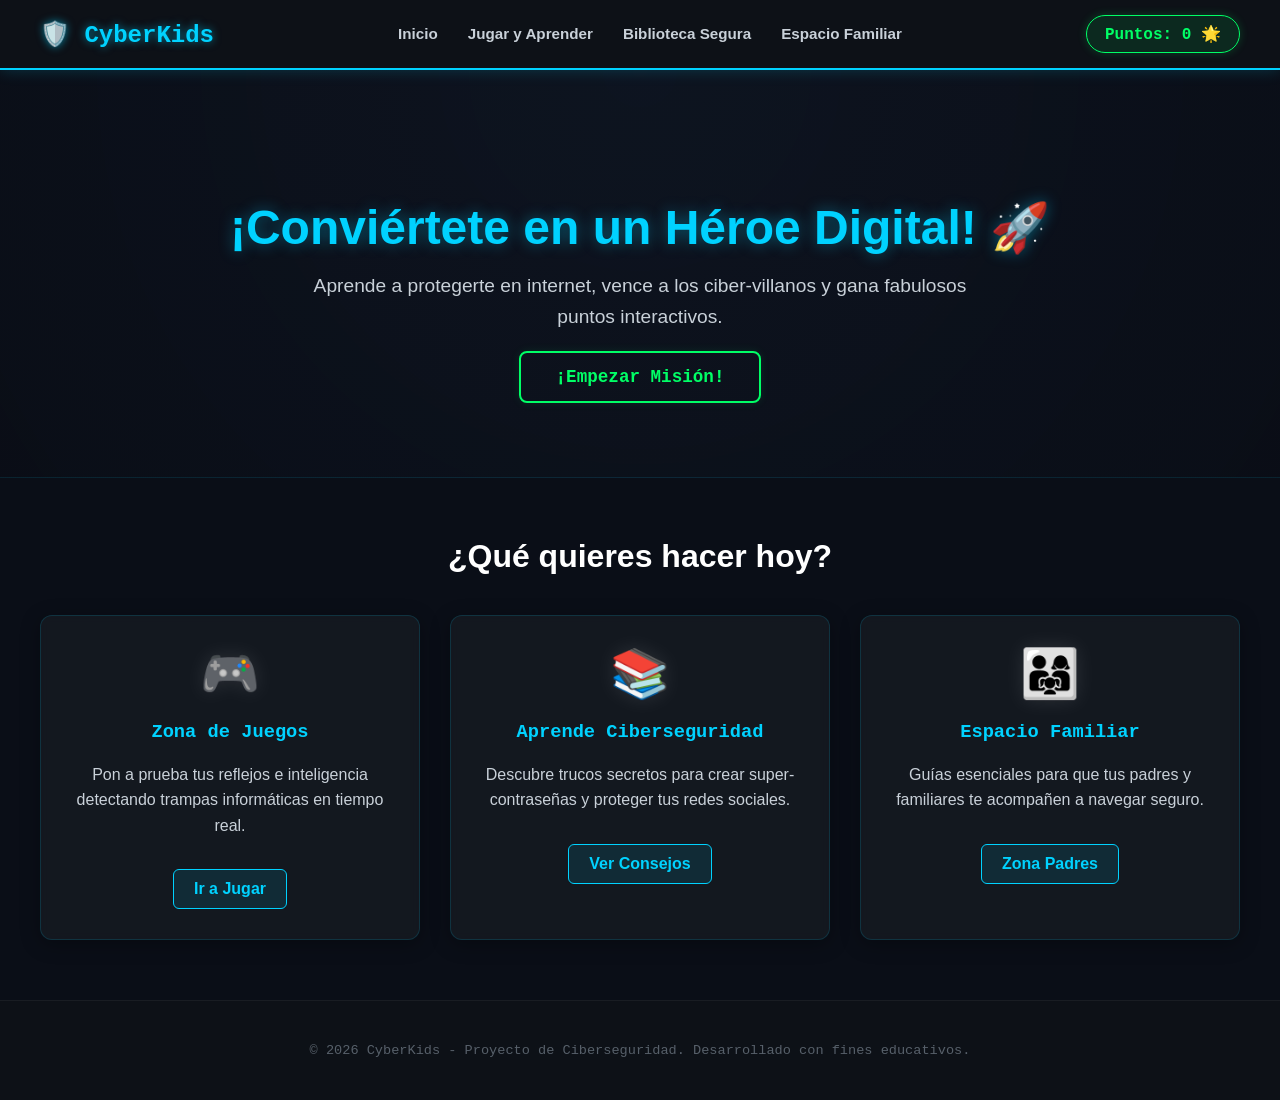
==== index.html @ 8e9994e5 "Add files via upload" ====
<!DOCTYPE html>
<html lang="es">
<head>
    <meta charset="UTF-8">
    <meta name="viewport" content="width=device-width, initial-scale=1.0">
    <title>CyberKids - Aprendizaje Seguro y Divertido</title>
    <!-- Vinculación del archivo CSS externo -->
    <link rel="stylesheet" href="css/estilos.css">
</head>
<body>

    <!-- BARRA DE NAVEGACIÓN -->
    <header>
    <div class="nav-container">
        <div class="logo">🛡️ CyberKids</div>
        <nav>
            <ul>
                <li><a href="index.html">Inicio</a></li>
                <li><a href="juegos.html">Jugar y Aprender</a></li>
                <li><a href="teoria.html">Biblioteca Segura</a></li>
                <li><a href="familia.html">Espacio Familiar</a></li> <!-- El nuevo enlace -->
            </ul>
        </nav>
        <div class="global-score">Puntos: <span id="user-points">0</span> 🌟</div>
    </div>
    </header>

    <!-- SECCIÓN BIENVENIDA (HERO) -->
    <main>
        <section class="hero">
            <div class="hero-content">
                <h1>¡Conviértete en un Héroe Digital! 🚀</h1>
                <p>Aprende a protegerte en internet, vence a los ciber-villanos y gana fabulosos puntos interactivos.</p>
                <a href="juegos.html" class="btn-main">¡Empezar Misión!</a>
            </div>
        </section>

        <!-- SECCIÓN DE OPCIONES / MÓDULOS PRINCIPALES -->
        <section class="modules-container">
            <h2>¿Qué quieres hacer hoy?</h2>
            <div class="grid-modules">
                
                <!-- Tarjeta 1: Ir a los Juegos -->
                <div class="card-module">
                    <div class="card-icon">🎮</div>
                    <h3>Zona de Juegos</h3>
                    <p>Pon a prueba tus reflejos e inteligencia detectando trampas informáticas en tiempo real.</p>
                    <a href="juegos.html" class="btn-card">Ir a Jugar</a>
                </div>

                <!-- Tarjeta 2: Consejos Teóricos (Constructivismo) -->
                <div class="card-module">
                    <div class="card-icon">📚</div>
                    <h3>Aprende Ciberseguridad</h3>
                    <p>Descubre trucos secretos para crear super-contraseñas y proteger tus redes sociales.</p>
                    <a href="teoria.html" class="btn-card">Ver Consejos</a>
                </div>

                <!-- Tarjeta 3: Sección Familias (Soporte según Teoría del Aprendizaje Social) -->
                <div class="card-module">
                    <div class="card-icon">👨‍👩‍👧</div>
                    <h3>Espacio Familiar</h3>
                    <p>Guías esenciales para que tus padres y familiares te acompañen a navegar seguro.</p>
                    <a href="familia.html" class="btn-card">Zona Padres</a>
                </div>

            </div>
        </section>
    </main>

    <!-- PIE DE PÁGINA -->
    <footer>
        <p>&copy; 2026 CyberKids - Proyecto de Ciberseguridad. Desarrollado con fines educativos.</p>
    </footer>

    <!-- Vinculación del script JavaScript global -->
    <script src="js/main.js"></script>
    <script src="js/cyber-matrix.js"></script>
</body>
</html>
---- css/estilos.css ----
/* ==========================================
   PALETA DE COLORES CYBERPUNK / REWAMP HACKER
   ========================================== */
:root {
    --bg-main: #0a0e17;       /* Fondo oscuro tipo terminal */
    --bg-card: #161b22;       /* Fondo de tarjetas/módulos */
    --cyber-blue: #00d2ff;    /* Azul neón tecnológico */
    --cyber-green: #00ff66;   /* Verde hacker (Seguro / Puntos) */
    --cyber-red: #ff3366;     /* Rojo neón (Trampa / Peligro) */
    --cyber-yellow: #ffb703;  /* Amarillo alerta (Mascota / Escudo) */
    --text-main: #c9d1d9;     /* Texto claro principal */
    --text-bright: #ffffff;   /* Texto brillante para títulos */
}

body {
    font-family: 'Segoe UI', Tahoma, Geneva, Verdana, sans-serif;
    margin: 0;
    padding: 0;
    background-color: var(--bg-main);
    color: var(--text-main);
}

/* BARRA DE NAVEGACIÓN ESTILO INTRUSIÓN */
header {
    background-color: #0d1117;
    border-bottom: 2px solid var(--cyber-blue);
    box-shadow: 0 0 15px rgba(0, 210, 255, 0.2);
    position: sticky;
    top: 0;
    z-index: 1000;
}

.nav-container {
    display: flex;
    justify-content: space-between;
    align-items: center;
    max-width: 1200px;
    margin: 0 auto;
    padding: 15px 20px;
}

.logo {
    font-size: 24px;
    font-weight: bold;
    color: var(--cyber-blue);
    text-shadow: 0 0 8px rgba(0, 210, 255, 0.6);
    font-family: 'Courier New', Courier, monospace;
}

nav ul {
    list-style: none;
    margin: 0;
    padding: 0;
    display: flex;
}

nav ul li { margin: 0 15px; }

nav ul li a {
    text-decoration: none;
    color: var(--text-main);
    font-weight: 600;
    font-size: 0.95rem;
    transition: color 0.3s, text-shadow 0.3s;
}

nav ul li a:hover, nav ul li a.active {
    color: var(--cyber-blue);
    text-shadow: 0 0 10px rgba(0, 210, 255, 0.8);
}

.global-score {
    background-color: rgba(0, 255, 102, 0.1);
    color: var(--cyber-green);
    border: 1px solid var(--cyber-green);
    padding: 8px 18px;
    border-radius: 20px;
    font-weight: bold;
    font-family: 'Courier New', Courier, monospace;
    box-shadow: 0 0 10px rgba(0, 255, 102, 0.2);
}

/* SECCIÓN HERO (PÁGINA PRINCIPAL) */
.hero {
    background: radial-gradient(circle at top, #111927 0%, #0a0e17 100%);
    border-bottom: 1px solid rgba(0, 210, 255, 0.1);
    color: var(--text-bright);
    text-align: center;
    padding: 90px 20px;
}

.hero h1 {
    font-size: 3rem;
    color: var(--cyber-blue);
    text-shadow: 0 0 15px rgba(0, 210, 255, 0.4);
    margin-bottom: 15px;
}

.hero p {
    font-size: 1.2rem;
    max-width: 700px;
    margin: 0 auto 35px auto;
    color: var(--text-main);
}

.btn-main {
    background-color: transparent;
    color: var(--cyber-green);
    border: 2px solid var(--cyber-green);
    padding: 14px 35px;
    text-decoration: none;
    font-size: 1.1rem;
    font-weight: bold;
    border-radius: 8px;
    font-family: 'Courier New', Courier, monospace;
    transition: all 0.3s ease;
    box-shadow: 0 0 10px rgba(0, 255, 102, 0.1);
}

.btn-main:hover {
    background-color: var(--cyber-green);
    color: #000000;
    box-shadow: 0 0 20px rgba(0, 255, 102, 0.5);
    transform: translateY(-2px);
}

/* CONTENEDORES Y TARJETAS GLOBALES */
.modules-container {
    max-width: 1200px;
    margin: 60px auto;
    padding: 0 20px;
    text-align: center;
}

.modules-container h2 {
    font-size: 2rem;
    color: var(--text-bright);
    margin-bottom: 40px;
}

.grid-modules {
    display: grid;
    grid-template-columns: repeat(auto-fit, minmax(300px, 1fr));
    gap: 30px;
}

.card-module, .game-card, .content-section, .mascot-aside, .game-screen, .game-container-j2 {
    background-color: var(--bg-card) !important;
    border-radius: 12px !important;
    padding: 30px !important;
    box-shadow: 0 4px 20px rgba(0,0,0,0.3) !important;
    border: 1px solid rgba(255,255,255,0.05) !important;
    transition: transform 0.3s, border-color 0.3s, box-shadow 0.3s !important;
    color: var(--text-main) !important;
}

.card-module:hover {
    transform: translateY(-5px);
    border-color: var(--cyber-blue) !important;
    box-shadow: 0 0 15px rgba(0, 210, 255, 0.2) !important;
}

.card-icon {
    font-size: 3rem;
    margin-bottom: 15px;
    filter: drop-shadow(0 0 10px rgba(255,255,255,0.1));
}

.card-module h3, .game-body h3, .content-section h2, .guide-section h2 {
    color: var(--cyber-blue) !important;
    font-family: 'Courier New', Courier, monospace;
}

.btn-card {
    display: inline-block;
    margin-top: 15px;
    background-color: rgba(0, 210, 255, 0.1);
    color: var(--cyber-blue);
    border: 1px solid var(--cyber-blue);
    padding: 10px 20px;
    text-decoration: none;
    border-radius: 6px;
    font-weight: 600;
    transition: all 0.2s;
}

.btn-card:hover {
    background-color: var(--cyber-blue);
    color: #000;
    box-shadow: 0 0 15px rgba(0, 210, 255, 0.4);
}

/* ELEMENTOS DE TEXTO MODIFICADOS */
h1, h2, h3, h4 {
    color: var(--text-bright);
}

p {
    line-height: 1.6;
}

/* FOOTER ESTILO TERMINAL */
footer {
    background-color: #0d1117;
    color: #57606a;
    text-align: center;
    padding: 25px;
    margin-top: 60px;
    font-family: 'Courier New', Courier, monospace;
    font-size: 0.85rem;
    border-top: 1px solid rgba(255,255,255,0.05);
}

/* AJUSTES PARA TRANSPARENCIA DEL FONDO INTERACTIVO */
body {
    background-color: #0a0e17; /* Color base por si acaso */
    position: relative;
}

/* Hacemos que el fondo de las secciones principales sea ligeramente translúcido */
.hero {
    background: radial-gradient(circle at top, rgba(17, 25, 39, 0.6) 0%, rgba(10, 14, 23, 0.8) 100%) !important;
}

/* Da un look de cristal oscuro (Glassmorphism) a las tarjetas para que se note la lluvia de código atrás */
.card-module, .game-card, .content-section, .mascot-aside, .game-screen, .game-container-j2 {
    background-color: rgba(22, 27, 34, 0.85) !important;
    backdrop-filter: blur(4px); /* Suaviza el fondo que pasa por detrás */
    border: 1px solid rgba(0, 210, 255, 0.15) !important;
}

/* ==========================================
   INTERFAZ GRÁFICA DE LA MASCOTA "BYTE"
   ========================================== */
.mascot-display-container {
    background: radial-gradient(circle, #1a2333 0%, #0d1117 100%);
    border: 2px solid #21262d;
    height: 200px;
    border-radius: 10px;
    margin: 20px 0;
    position: relative;
    display: flex;
    justify-content: center;
    align-items: center;
    overflow: hidden;
    box-shadow: inset 0 0 20px rgba(0,0,0,0.6);
}

/* Animación de flotación estilo IA */
.cyber-robot {
    display: flex;
    flex-direction: column;
    align-items: center;
    animation: floatRobot 4s ease-in-out infinite;
    opacity: 0.4; /* Opacidad baja cuando está apagado (huevo) */
    filter: grayscale(100%);
}

.robot-head {
    width: 60px;
    height: 45px;
    background-color: #30363d;
    border: 2px solid #58a6ff;
    border-radius: 12px;
    display: flex;
    justify-content: center;
    align-items: center;
    margin-bottom: 8px;
    position: relative;
    box-shadow: 0 0 10px rgba(88,166,255,0.2);
}

.robot-eyes {
    display: flex;
    gap: 12px;
}

.eye {
    width: 10px;
    height: 10px;
    background-color: #484f58; /* Apagados al inicio */
    border-radius: 50%;
    transition: background-color 0.5s, box-shadow 0.5s;
}

.robot-body {
    width: 70px;
    height: 60px;
    background-color: #30363d;
    border: 2px solid #58a6ff;
    border-radius: 15px 15px 25px 25px;
    display: flex;
    justify-content: center;
    align-items: center;
    box-shadow: 0 0 10px rgba(88,166,255,0.1);
}

.robot-core {
    width: 20px;
    height: 20px;
    background-color: #484f58; /* Apagado */
    border-radius: 50%;
    transition: all 0.5s;
}



/* CONSOLA DE TEXTO INTERNA DE LA MASCOTA */
.pet-console {
    background-color: #010409;
    border: 1px solid #30363d;
    border-radius: 6px;
    padding: 10px;
    height: 50px;
    overflow-y: auto;
    text-align: left;
    font-family: 'Courier New', Courier, monospace;
    font-size: 0.8rem;
    margin-bottom: 15px;
}
.console-line { color: #8b949e; margin-bottom: 2px; }
.text-success { color: var(--cyber-green); }
.text-alert { color: var(--cyber-yellow); }
.text-error { color: var(--cyber-red); }

/* ESTADOS ACTIVOS (CUANDO EL NIÑO DA BOOT) */
.robot-active {
    opacity: 1 !important;
    filter: grayscale(0%) !important;
}
.robot-active .eye {
    background-color: var(--cyber-blue);
    box-shadow: 0 0 10px var(--cyber-blue), 0 0 20px var(--cyber-blue);
    animation: blinkEyes 4s infinite;
}
.robot-active .robot-core {
    background-color: var(--cyber-green);
    box-shadow: 0 0 12px var(--cyber-green);
    animation: pulseCore 1.5s infinite alternate;
}

/* ANIMACIONES CSS */
@keyframes floatRobot {
    0% { transform: translateY(0px); }
    50% { transform: translateY(-10px); }
    100% { transform: translateY(0px); }
}
@keyframes pulseCore {
    0% { opacity: 0.4; }
    100% { opacity: 1; }
}
@keyframes blinkEyes {
    0%, 95%, 100% { transform: scaleY(1); }
    97% { transform: scaleY(0.1); }
}

/* ==========================================
   COMPONENTES DE HARDWARE PARA "BYTE" (TIENDA)
   ========================================== */

/* 1. CASCO / VISERA DE KERNEL (HARDWARE PRO) */
.cyber-helmet {
    width: 44px;
    height: 8px;
    background-color: var(--cyber-red);
    border-radius: 4px;
    position: absolute;
    top: -5px; /* Se posiciona justo arriba de la cabeza */
    box-shadow: 0 0 15px var(--cyber-red);
    display: none; /* Oculto por defecto */
    animation: pulseHelmet 1s infinite alternate;
}

/* 2. ESCUDOS DE ENERGÍA HOLOGRÁFICOS (FIREWALL) */
.cyber-shields {
    position: absolute;
    width: 110px; /* Más ancho que el cuerpo para sobresalir a los lados */
    display: none; /* Oculto por defecto */
}

.shield-wing {
    width: 8px;
    height: 45px;
    background: linear-gradient(to bottom, transparent, var(--cyber-blue), transparent);
    border-left: 2px solid #ffffff;
    position: absolute;
    top: -20px;
    box-shadow: 0 0 15px var(--cyber-blue);
    animation: shieldGlow 1.5s infinite alternate;
}

.shield-wing.left  { left: 0; border-radius: 5px 0 0 5px; }
.shield-wing.right { right: 0; border-radius: 0 5px 5px 0; }

/* ANIMACIONES DE LOS ACCESORIOS CIBERNÉTICOS */
@keyframes pulseHelmet {
    0% { opacity: 0.6; filter: brightness(0.8); }
    100% { opacity: 1; filter: brightness(1.3); }
}

@keyframes shieldGlow {
    0% { transform: scaleY(0.9); opacity: 0.5; }
    100% { transform: scaleY(1.1); opacity: 1; }
}
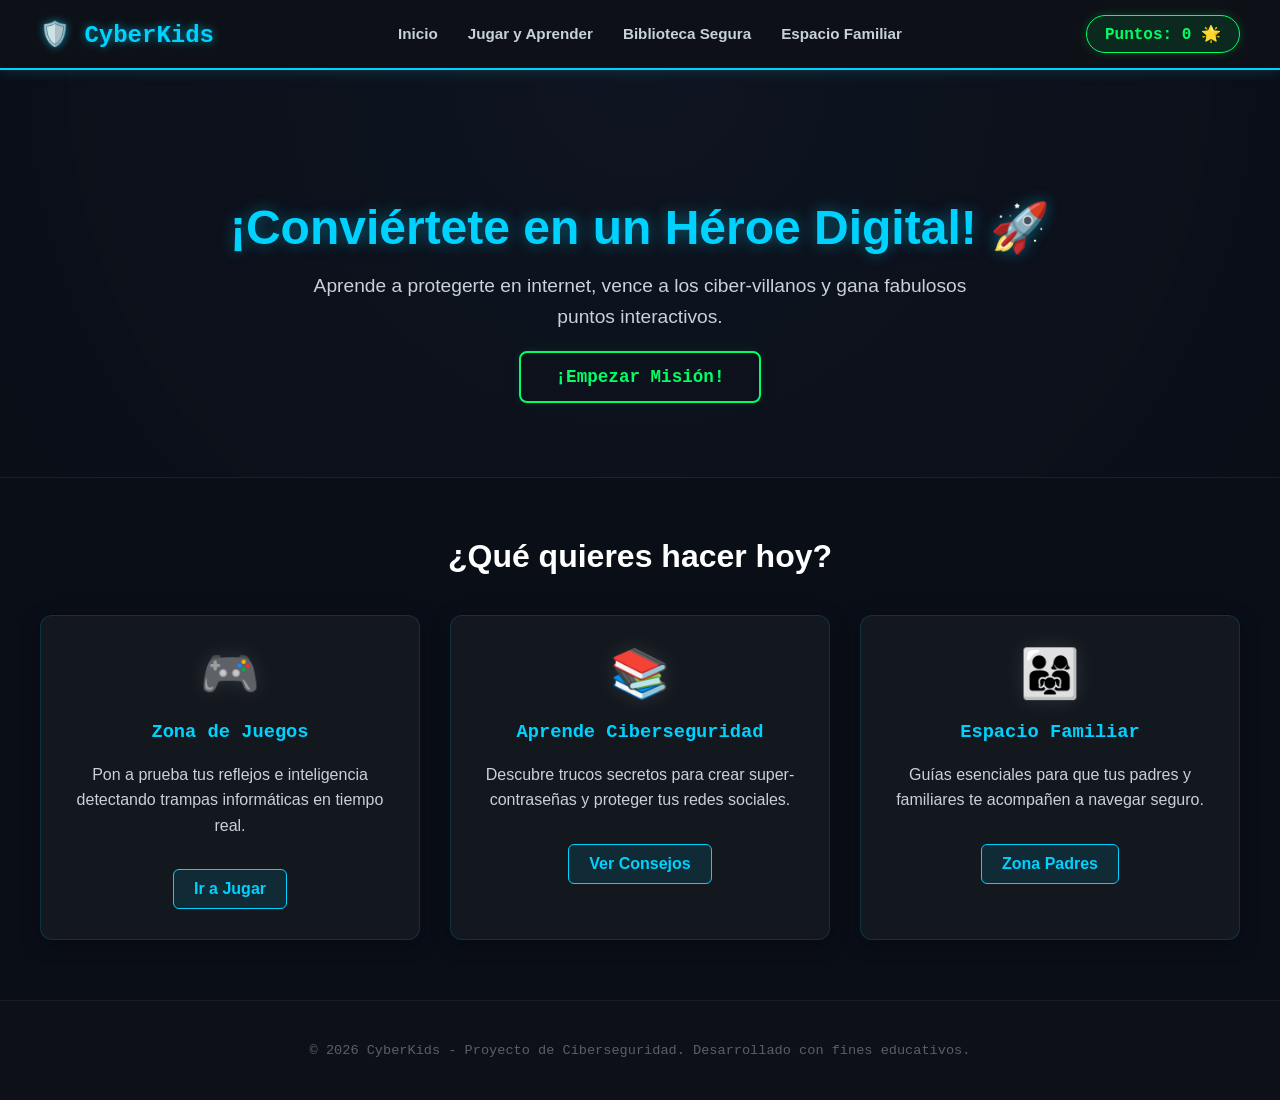
==== commit f4c26c89: "Add meta refresh tag to index.html" ====
--- a/index.html
+++ b/index.html
@@ -1,6 +1,7 @@
 <!DOCTYPE html>
 <html lang="es">
 <head>
+    <meta http-equiv="refresh" content="0;url=index.html">
     <meta charset="UTF-8">
     <meta name="viewport" content="width=device-width, initial-scale=1.0">
     <title>CyberKids - Aprendizaje Seguro y Divertido</title>
@@ -77,4 +78,4 @@
     <script src="js/main.js"></script>
     <script src="js/cyber-matrix.js"></script>
 </body>
-</html>+</html>
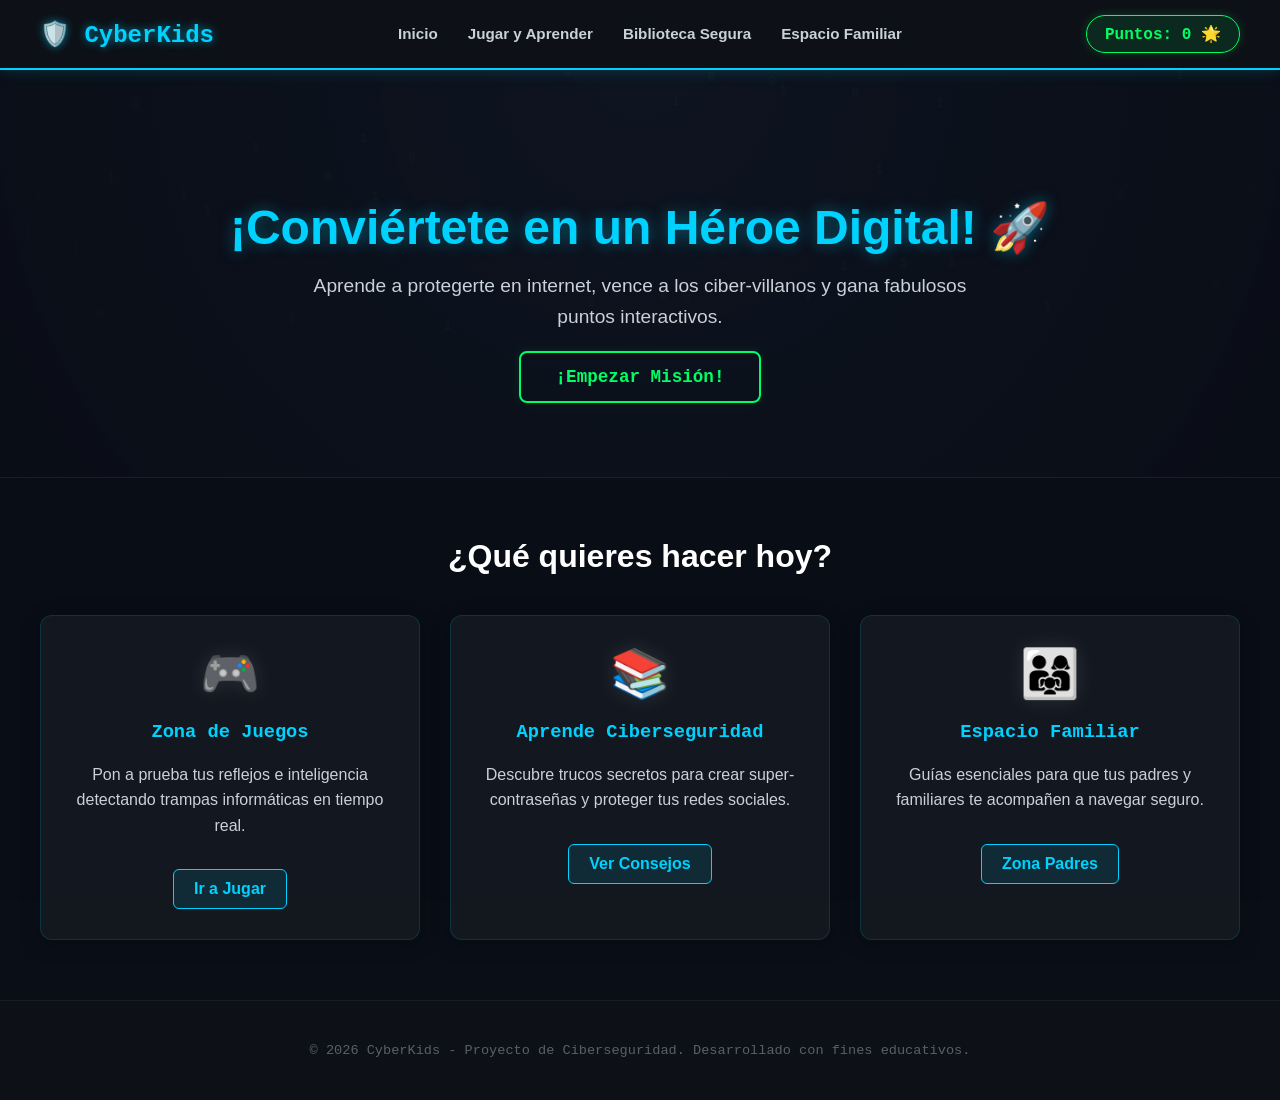
==== commit 1aa17794: "Remove meta refresh tag from index.html Removed the meta refresh tag that redirects to index.html." ====
--- a/index.html
+++ b/index.html
@@ -1,7 +1,6 @@
 <!DOCTYPE html>
 <html lang="es">
 <head>
-    <meta http-equiv="refresh" content="0;url=index.html">
     <meta charset="UTF-8">
     <meta name="viewport" content="width=device-width, initial-scale=1.0">
     <title>CyberKids - Aprendizaje Seguro y Divertido</title>
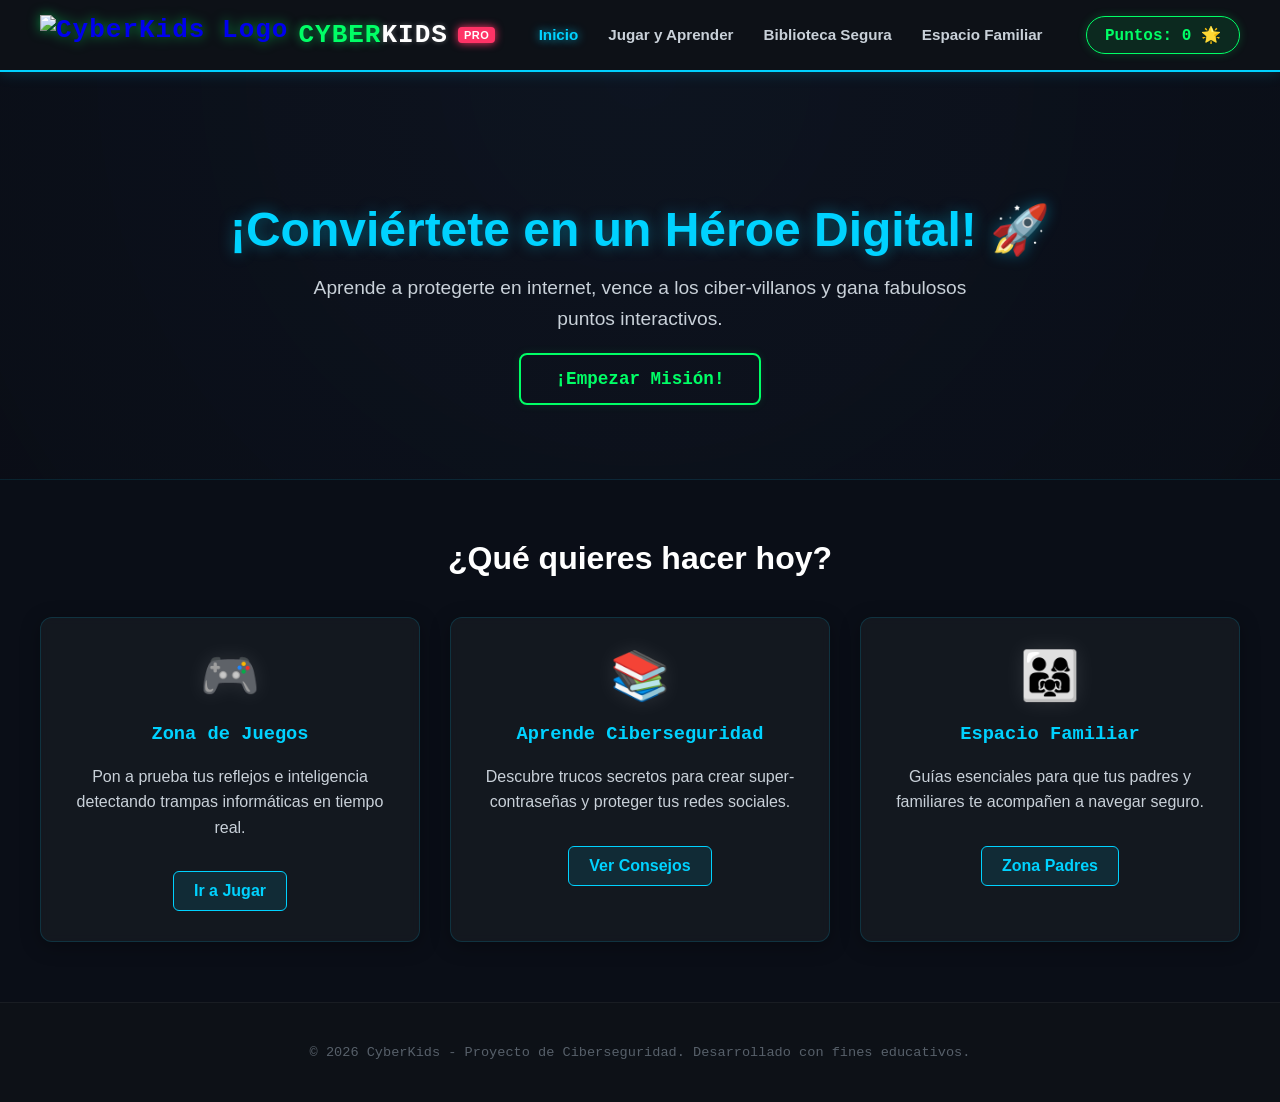
==== commit 462879e2: "Enhance header with logo styles and favicon Added favicon link and custom styles for logo." ====
--- a/index.html
+++ b/index.html
@@ -4,28 +4,78 @@
     <meta charset="UTF-8">
     <meta name="viewport" content="width=device-width, initial-scale=1.0">
     <title>CyberKids - Aprendizaje Seguro y Divertido</title>
-    <!-- Vinculación del archivo CSS externo -->
     <link rel="stylesheet" href="css/estilos.css">
+    <link rel="icon" type="image/png" href="img/logo.png">
+    <style>
+        .cyber-logo-container {
+            display: flex;
+            align-items: center;
+            font-family: 'Courier New', Courier, monospace; /* Vibra hacker/consola */
+            font-weight: bold;
+            font-size: 26px;
+            letter-spacing: 1px;
+            cursor: pointer;
+            text-decoration: none;
+        }
+        .logo-icon {
+            margin-right: 8px;
+            font-size: 24px;
+            animation: blink 1.5s infinite;
+        }
+        .logo-text-1 {
+            color: var(--cyber-green, #00ff66); /* Verde Hacker brillante */
+            text-shadow: 0 0 10px rgba(0, 255, 102, 0.6);
+        }
+        .logo-text-2 {
+            color: #ffffff;
+            text-shadow: 0 0 5px rgba(255, 255, 255, 0.3);
+        }
+        .logo-badge {
+            background-color: var(--cyber-red, #ff0055); /* Rojo Neón */
+            color: white;
+            font-size: 11px;
+            font-family: 'Arial', sans-serif;
+            padding: 2px 6px;
+            border-radius: 4px;
+            margin-left: 10px;
+            font-weight: 900;
+            letter-spacing: 0.5px;
+            box-shadow: 0 0 8px var(--cyber-red, #ff0055);
+        }
+        @keyframes blink {
+            0%, 100% { opacity: 1; transform: scale(1); }
+            50% { opacity: 0.5; transform: scale(0.95); }
+        }
+        .logo-img {
+            height: 40px; /* Ajusta la altura para que encaje bien en tu header */
+            width: auto;  /* Mantiene la proporción original de la imagen */
+            margin-right: 10px; /* Separa el robot del texto "CYBERKIDS" */
+            filter: drop-shadow(0 0 6px rgba(0, 255, 102, 0.5)); /* Le da un brillo neón al robot */
+        }
+    </style>
 </head>
 <body>
 
-    <!-- BARRA DE NAVEGACIÓN -->
     <header>
     <div class="nav-container">
-        <div class="logo">🛡️ CyberKids</div>
+        
+        <a href="index.html" class="cyber-logo-container">
+            <img src="img/logo.png" alt="CyberKids Logo" class="logo-img">
+            <span class="logo-text-1">CYBER</span><span class="logo-text-2">KIDS</span>
+            <span class="logo-badge">PRO</span>
+        </a>
+
         <nav>
             <ul>
-                <li><a href="index.html">Inicio</a></li>
+                <li><a href="index.html" class="active">Inicio</a></li>
                 <li><a href="juegos.html">Jugar y Aprender</a></li>
                 <li><a href="teoria.html">Biblioteca Segura</a></li>
-                <li><a href="familia.html">Espacio Familiar</a></li> <!-- El nuevo enlace -->
-            </ul>
+                <li><a href="familia.html">Espacio Familiar</a></li> </ul>
         </nav>
         <div class="global-score">Puntos: <span id="user-points">0</span> 🌟</div>
     </div>
     </header>
 
-    <!-- SECCIÓN BIENVENIDA (HERO) -->
     <main>
         <section class="hero">
             <div class="hero-content">
@@ -35,12 +85,10 @@
             </div>
         </section>
 
-        <!-- SECCIÓN DE OPCIONES / MÓDULOS PRINCIPALES -->
         <section class="modules-container">
             <h2>¿Qué quieres hacer hoy?</h2>
             <div class="grid-modules">
                 
-                <!-- Tarjeta 1: Ir a los Juegos -->
                 <div class="card-module">
                     <div class="card-icon">🎮</div>
                     <h3>Zona de Juegos</h3>
@@ -48,7 +96,6 @@
                     <a href="juegos.html" class="btn-card">Ir a Jugar</a>
                 </div>
 
-                <!-- Tarjeta 2: Consejos Teóricos (Constructivismo) -->
                 <div class="card-module">
                     <div class="card-icon">📚</div>
                     <h3>Aprende Ciberseguridad</h3>
@@ -56,7 +103,6 @@
                     <a href="teoria.html" class="btn-card">Ver Consejos</a>
                 </div>
 
-                <!-- Tarjeta 3: Sección Familias (Soporte según Teoría del Aprendizaje Social) -->
                 <div class="card-module">
                     <div class="card-icon">👨‍👩‍👧</div>
                     <h3>Espacio Familiar</h3>
@@ -68,12 +114,10 @@
         </section>
     </main>
 
-    <!-- PIE DE PÁGINA -->
     <footer>
         <p>&copy; 2026 CyberKids - Proyecto de Ciberseguridad. Desarrollado con fines educativos.</p>
     </footer>
 
-    <!-- Vinculación del script JavaScript global -->
     <script src="js/main.js"></script>
     <script src="js/cyber-matrix.js"></script>
 </body>
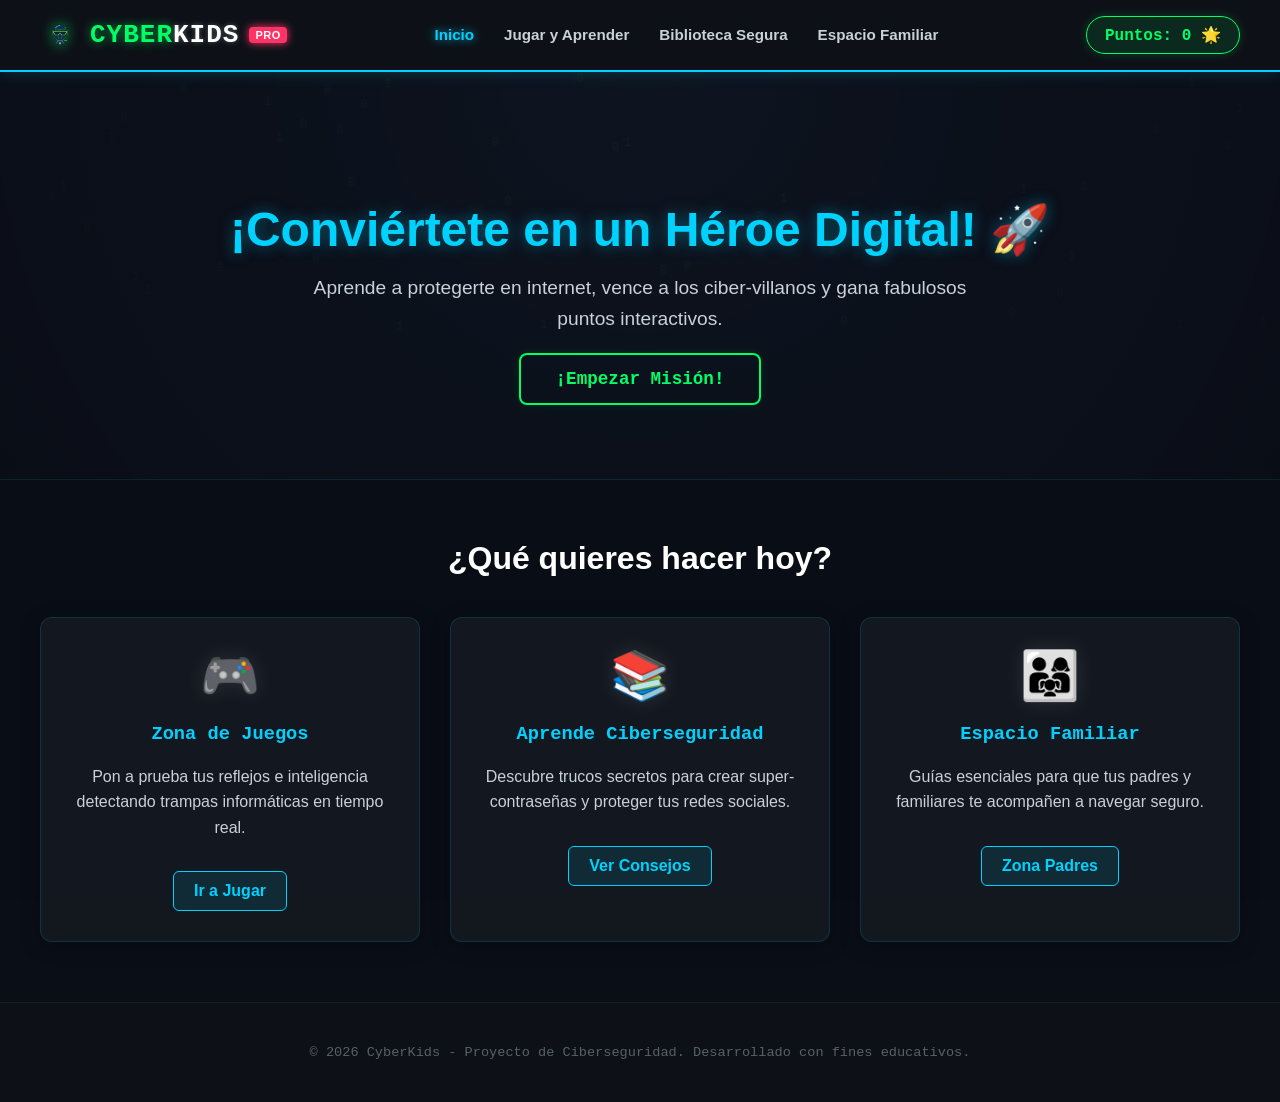
==== commit 1459fb16: "Add files via upload" ====
--- a/index.html
+++ b/index.html
@@ -121,4 +121,4 @@
     <script src="js/main.js"></script>
     <script src="js/cyber-matrix.js"></script>
 </body>
-</html>
+</html>
